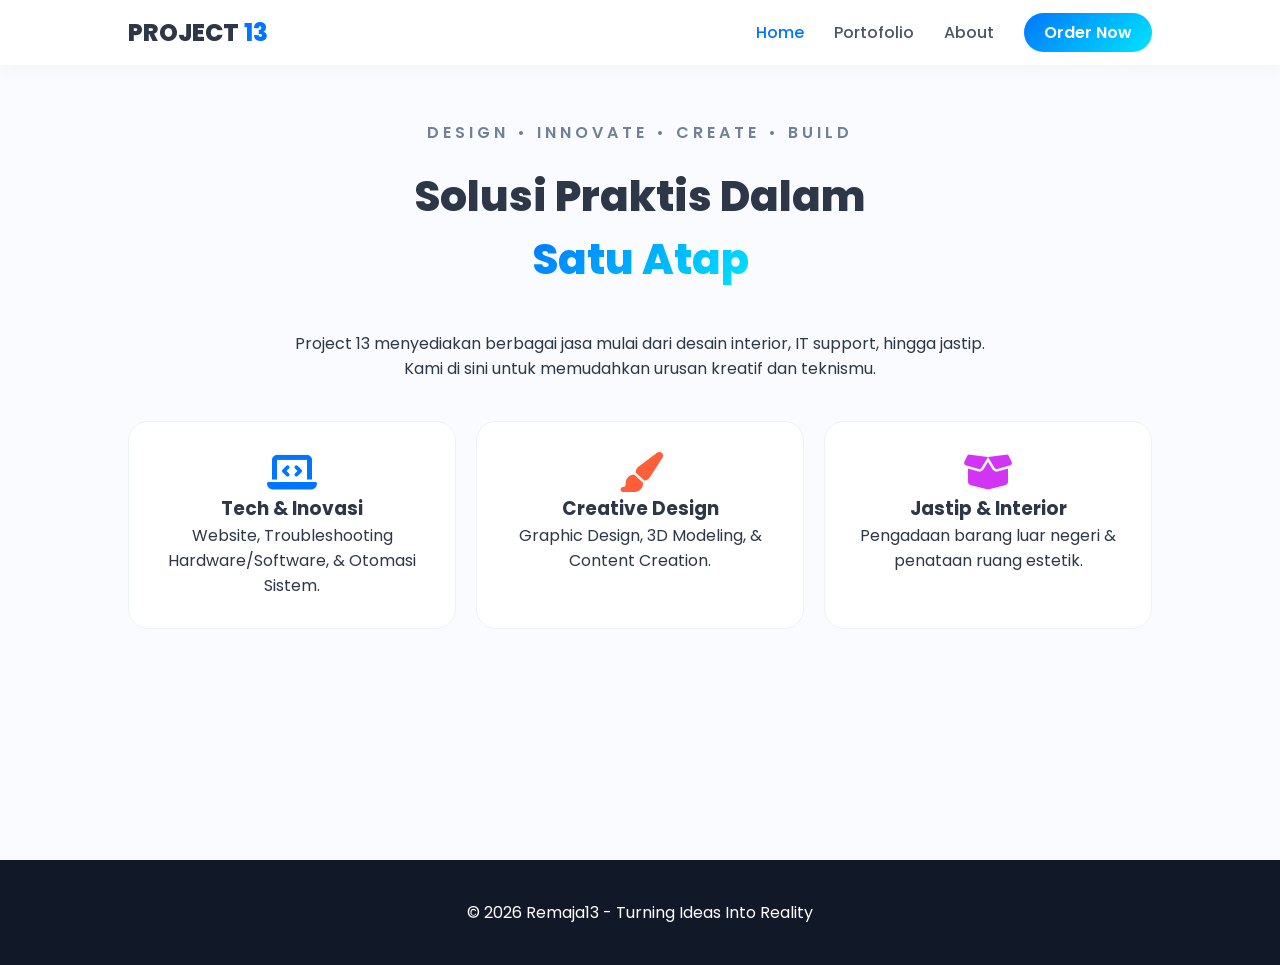
==== index.html @ abb2b260 "testing commit" ====
<!DOCTYPE html>
<html lang="id">
<head>
    <meta charset="UTF-8">
    <title>Project 13 - Home</title>
    <link rel="stylesheet" href="style.css">
    <link href="https://fonts.googleapis.com/css2?family=Poppins:wght@400;600;800&display=swap" rel="stylesheet">
    <link rel="stylesheet" href="https://cdnjs.cloudflare.com/ajax/libs/font-awesome/6.4.0/css/all.min.css">
</head>
<body>
    <header>
        <div class="logo">PROJECT <span>13</span></div>
        <nav>
            <ul>
                <li><a href="index.html" class="active">Home</a></li>
                <li><a href="portfolio.html">Portofolio</a></li>
                <li><a href="about.html">About</a></li>
                <li><a href="https://wa.me/6285640149922" class="btn-cta">Order Now</a></li>
            </ul>
        </nav>
    </header>

    <section id="hero">
        <p class="hero-tagline">DESIGN • INNOVATE • CREATE • BUILD</p>
        <h1 class="section-title">Solusi Praktis Dalam <br><span class="gradient-text">Satu Atap</span></h1>
        <p style="max-width: 700px; margin: 0 auto;">Project 13 menyediakan berbagai jasa mulai dari desain interior, IT support, hingga jastip. Kami di sini untuk memudahkan urusan kreatif dan teknismu.</p>
        
        <div class="services-grid">
            <div class="service-card">
                <i class="fa-solid fa-laptop-code" style="font-size: 40px; color: #0076FF;"></i>
                <h3>Tech & Inovasi</h3>
                <p>Website, Troubleshooting Hardware/Software, & Otomasi Sistem.</p>
            </div>
            <div class="service-card">
                <i class="fa-solid fa-paint-brush" style="font-size: 40px; color: #FF5E3A;"></i>
                <h3>Creative Design</h3>
                <p>Graphic Design, 3D Modeling, & Content Creation.</p>
            </div>
            <div class="service-card">
                <i class="fa-solid fa-box-open" style="font-size: 40px; color: #D134F3;"></i>
                <h3>Jastip & Interior</h3>
                <p>Pengadaan barang luar negeri & penataan ruang estetik.</p>
            </div>
        </div>
    </section>

    <footer>&copy; 2026 Remaja13 - Turning Ideas Into Reality</footer>
</body>
</html>
---- style.css ----
/* --- RESET & MASTER --- */
* {
    margin: 0; padding: 0; box-sizing: border-box;
    font-family: 'Poppins', sans-serif; scroll-behavior: smooth;
}
body { background-color: #fafbfe; color: #2d3748; }
a { text-decoration: none; color: inherit; }

:root {
    --primary-grad: linear-gradient(135deg, #0076FF, #00E5FF);
    --orange-grad: linear-gradient(135deg, #FF5E3A, #FFAE00);
    --rainbow-grad: linear-gradient(90deg, #0076FF, #00E5FF, #FFAE00, #FF5E3A, #D134F3);
    --dark-blue: #1A202C;
}

/* --- NAVBAR --- */
header {
    position: fixed; top: 0; width: 100%;
    background: rgba(255, 255, 255, 0.9); backdrop-filter: blur(10px);
    padding: 15px 10%; display: flex; justify-content: space-between; align-items: center;
    box-shadow: 0 4px 20px rgba(0,0,0,0.03); z-index: 1000;
}
.logo { font-size: 24px; font-weight: 800; }
.logo span { color: #0076FF; }
nav ul { display: flex; list-style: none; gap: 30px; align-items: center; }
nav ul li a { font-weight: 500; color: #4A5568; transition: 0.3s; }
nav ul li a:hover, nav ul li a.active { color: #0076FF; }
.btn-cta {
    background: var(--primary-grad); color: white !important;
    padding: 8px 20px; border-radius: 50px; font-weight: 600;
}

/* --- LAYOUT UTAMA --- */
section { padding: 120px 10% 80px 10%; min-height: 90vh; }
.section-title { text-align: center; font-size: 42px; font-weight: 800; margin-bottom: 40px; }
.gradient-text { background: var(--primary-grad); -webkit-background-clip: text; -webkit-text-fill-color: transparent; }

/* --- HOME SPECIFIC --- */
#hero { text-align: center; }
.hero-tagline { letter-spacing: 4px; color: #718096; font-weight: 600; margin-bottom: 20px; }
.services-grid { display: grid; grid-template-columns: repeat(auto-fit, minmax(300px, 1fr)); gap: 20px; margin-top: 40px; }
.service-card { background: white; padding: 30px; border-radius: 20px; border: 1px solid #edf2f7; transition: 0.3s; }
.service-card:hover { transform: translateY(-5px); box-shadow: 0 10px 30px rgba(0,0,0,0.05); }

/* --- PORTFOLIO SPECIFIC --- */
.drive-container { background: white; border-radius: 24px; padding: 30px; text-align: center; box-shadow: 0 10px 30px rgba(0,0,0,0.05); }
.iframe-wrapper { width: 100%; height: 500px; border-radius: 15px; overflow: hidden; margin-top: 20px; border: 1px solid #e2e8f0; }

/* --- ABOUT SPECIFIC (LOGO REMAJA 13) --- */
.about-container { max-width: 900px; margin: 0 auto; text-align: center; }
.about-logo-wrapper {
    width: 250px; height: 250px; margin: 0 auto 30px auto;
    border-radius: 50%; padding: 10px;
    background: white; box-shadow: 0 10px 40px rgba(0,0,0,0.1);
    display: flex; align-items: center; justify-content: center;
}
.about-logo-wrapper img { width: 100%; height: auto; border-radius: 50%; }
.about-text { line-height: 1.8; color: #4A5568; font-size: 17px; text-align: justify; }

/* --- FOOTER --- */
footer { background: #111827; color: white; padding: 40px 10%; text-align: center; margin-top: 50px; }
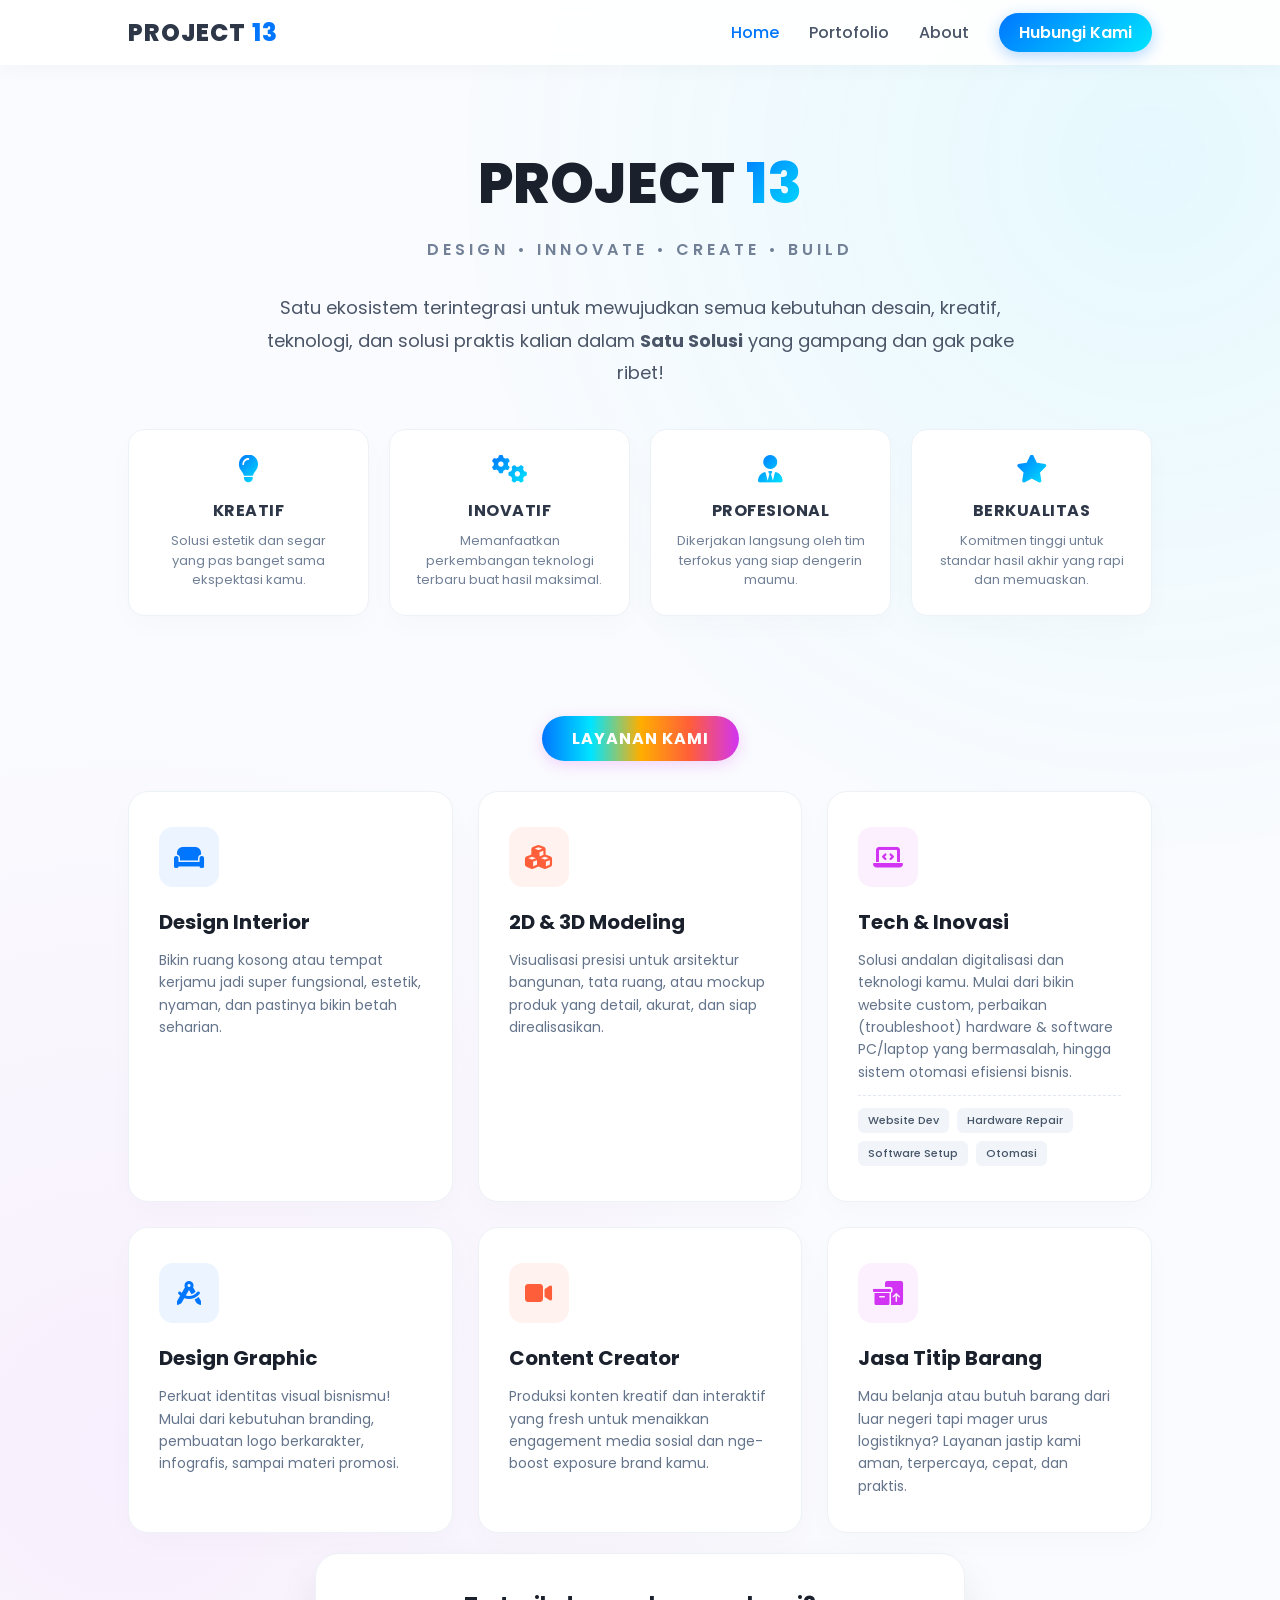
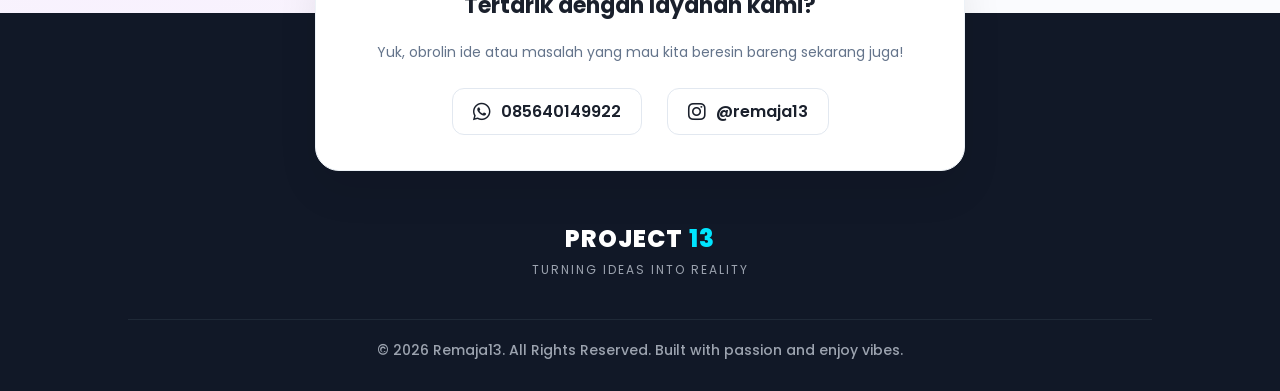
==== commit e7be4183: "change all over commit" ====
--- a/index.html
+++ b/index.html
@@ -2,10 +2,13 @@
 <html lang="id">
 <head>
     <meta charset="UTF-8">
-    <title>Project 13 - Home</title>
+    <meta name="viewport" content="width=device-width, initial-scale=1.0">
+    <title>Project 13 - Turning Ideas Into Reality</title>
+    <link rel="preconnect" href="https://fonts.googleapis.com">
+    <link rel="preconnect" href="https://fonts.gstatic.com" crossorigin>
+    <link href="https://fonts.googleapis.com/css2?family=Poppins:wght@300;400;500;600;700;800&display=swap" rel="stylesheet">
+    <link rel="stylesheet" href="https://cdnjs.cloudflare.com/ajax/libs/font-awesome/6.4.0/css/all.min.css">
     <link rel="stylesheet" href="style.css">
-    <link href="https://fonts.googleapis.com/css2?family=Poppins:wght@400;600;800&display=swap" rel="stylesheet">
-    <link rel="stylesheet" href="https://cdnjs.cloudflare.com/ajax/libs/font-awesome/6.4.0/css/all.min.css">
 </head>
 <body>
     <header>
@@ -15,35 +18,118 @@
                 <li><a href="index.html" class="active">Home</a></li>
                 <li><a href="portfolio.html">Portofolio</a></li>
                 <li><a href="about.html">About</a></li>
-                <li><a href="https://wa.me/6285640149922" class="btn-cta">Order Now</a></li>
+                <li><a href="https://wa.me/6285640149922" target="_blank" class="btn-cta">Hubungi Kami</a></li>
             </ul>
         </nav>
     </header>
+    <section id="home">
+        <h1 class="hero-title">PROJECT <span class="gradient-text">13</span></h1>
+        <p class="hero-tagline">DESIGN • INNOVATE • CREATE • BUILD</p>
+        <p class="hero-desc">
+            Satu ekosistem terintegrasi untuk mewujudkan semua kebutuhan desain, kreatif, teknologi, dan solusi praktis kalian dalam <strong>Satu Solusi</strong> yang gampang dan gak pake ribet!
+        </p>
 
-    <section id="hero">
-        <p class="hero-tagline">DESIGN • INNOVATE • CREATE • BUILD</p>
-        <h1 class="section-title">Solusi Praktis Dalam <br><span class="gradient-text">Satu Atap</span></h1>
-        <p style="max-width: 700px; margin: 0 auto;">Project 13 menyediakan berbagai jasa mulai dari desain interior, IT support, hingga jastip. Kami di sini untuk memudahkan urusan kreatif dan teknismu.</p>
-        
+        <div class="pillars-container">
+            <div class="pillar-card">
+                <i class="fa-solid fa-lightbulb"></i>
+                <h4>KREATIF</h4>
+                <p>Solusi estetik dan segar yang pas banget sama ekspektasi kamu.</p>
+            </div>
+            <div class="pillar-card">
+                <i class="fa-solid fa-gears"></i>
+                <h4>INOVATIF</h4>
+                <p>Memanfaatkan perkembangan teknologi terbaru buat hasil maksimal.</p>
+            </div>
+            <div class="pillar-card">
+                <i class="fa-solid fa-user-tie"></i>
+                <h4>PROFESIONAL</h4>
+                <p>Dikerjakan langsung oleh tim terfokus yang siap dengerin maumu.</p>
+            </div>
+            <div class="pillar-card">
+                <i class="fa-solid fa-star"></i>
+                <h4>BERKUALITAS</h4>
+                <p>Komitmen tinggi untuk standar hasil akhir yang rapi dan memuaskan.</p>
+            </div>
+        </div>
+
+        <div class="services-header">LAYANAN KAMI</div>
+
         <div class="services-grid">
             <div class="service-card">
-                <i class="fa-solid fa-laptop-code" style="font-size: 40px; color: #0076FF;"></i>
+                <div class="service-icon icon-blue">
+                    <i class="fa-solid fa-couch"></i>
+                </div>
+                <h3>Design Interior</h3>
+                <p>Bikin ruang kosong atau tempat kerjamu jadi super fungsional, estetik, nyaman, dan pastinya bikin betah seharian.</p>
+            </div>
+
+            <div class="service-card alt">
+                <div class="service-icon icon-orange">
+                    <i class="fa-solid fa-cubes"></i>
+                </div>
+                <h3>2D & 3D Modeling</h3>
+                <p>Visualisasi presisi untuk arsitektur bangunan, tata ruang, atau mockup produk yang detail, akurat, dan siap direalisasikan.</p>
+            </div>
+
+            <div class="service-card purple">
+                <div class="service-icon icon-purple">
+                    <i class="fa-solid fa-laptop-code"></i>
+                </div>
                 <h3>Tech & Inovasi</h3>
-                <p>Website, Troubleshooting Hardware/Software, & Otomasi Sistem.</p>
+                <p>Solusi andalan digitalisasi dan teknologi kamu. Mulai dari bikin website custom, perbaikan (troubleshoot) hardware & software PC/laptop yang bermasalah, hingga sistem otomasi efisiensi bisnis.</p>
+                <div class="tech-list">
+                    <span class="tech-tag">Website Dev</span>
+                    <span class="tech-tag">Hardware Repair</span>
+                    <span class="tech-tag">Software Setup</span>
+                    <span class="tech-tag">Otomasi</span>
+                </div>
             </div>
+
             <div class="service-card">
-                <i class="fa-solid fa-paint-brush" style="font-size: 40px; color: #FF5E3A;"></i>
-                <h3>Creative Design</h3>
-                <p>Graphic Design, 3D Modeling, & Content Creation.</p>
+                <div class="service-icon icon-blue">
+                    <i class="fa-solid fa-compass-drafting"></i>
+                </div>
+                <h3>Design Graphic</h3>
+                <p>Perkuat identitas visual bisnismu! Mulai dari kebutuhan branding, pembuatan logo berkarakter, infografis, sampai materi promosi.</p>
             </div>
-            <div class="service-card">
-                <i class="fa-solid fa-box-open" style="font-size: 40px; color: #D134F3;"></i>
-                <h3>Jastip & Interior</h3>
-                <p>Pengadaan barang luar negeri & penataan ruang estetik.</p>
+
+            <div class="service-card alt">
+                <div class="service-icon icon-orange">
+                    <i class="fa-solid fa-video"></i>
+                </div>
+                <h3>Content Creator</h3>
+                <p>Produksi konten kreatif dan interaktif yang fresh untuk menaikkan engagement media sosial dan nge-boost exposure brand kamu.</p>
+            </div>
+
+            <div class="service-card purple">
+                <div class="service-icon icon-purple">
+                    <i class="fa-solid fa-boxes-packing"></i>
+                </div>
+                <h3>Jasa Titip Barang</h3>
+                <p>Mau belanja atau butuh barang dari luar negeri tapi mager urus logistiknya? Layanan jastip kami aman, terpercaya, cepat, dan praktis.</p>
             </div>
         </div>
     </section>
-
-    <footer>&copy; 2026 Remaja13 - Turning Ideas Into Reality</footer>
+    <footer>
+        <div class="contact-box">
+            <h3>Tertarik dengan layanan kami?</h3>
+            <p style="color: #64748B; margin-bottom: 25px; font-size: 14px;">Yuk, obrolin ide atau masalah yang mau kita beresin bareng sekarang juga!</p>
+            <div class="contact-links">
+                <a href="https://wa.me/6285640149922" target="_blank" class="contact-item wa">
+                    <i class="fa-brands fa-whatsapp"></i> 085640149922
+                </a>
+                <a href="https://instagram.com/remaja13" target="_blank" class="contact-item ig">
+                    <i class="fa-brands fa-instagram"></i> @remaja13
+                </a>
+            </div>
+        </div>
+        
+        <div class="logo" style="color: white; margin-top: 20px;">PROJECT <span style="color: #00E5FF;">13</span></div>
+        <p style="color: #9ca3af; font-size: 12px; margin-top: 5px; letter-spacing: 2px;">TURNING IDEAS INTO REALITY</p>
+        
+        <div class="footer-bottom">
+            &copy; 2026 Remaja13. All Rights Reserved. Built with passion and enjoy vibes.
+        </div>
+    </footer>
 </body>
 </html>
--- a/style.css
+++ b/style.css
@@ -1,61 +1,498 @@
-/* --- RESET & MASTER --- */
+/* --- RESET & BASIC STYLES --- */
 * {
-    margin: 0; padding: 0; box-sizing: border-box;
-    font-family: 'Poppins', sans-serif; scroll-behavior: smooth;
-}
-body { background-color: #fafbfe; color: #2d3748; }
-a { text-decoration: none; color: inherit; }
-
+    margin: 0;
+    padding: 0;
+    box-sizing: border-box;
+    font-family: 'Poppins', sans-serif;
+    scroll-behavior: smooth;
+}
+
+body {
+    background-color: #fafbfe;
+    color: #2d3748;
+    overflow-x: hidden;
+}
+
+a {
+    text-decoration: none;
+    color: inherit;
+}
+
+/* --- VARIABLES & UTILITIES --- */
 :root {
     --primary-grad: linear-gradient(135deg, #0076FF, #00E5FF);
     --orange-grad: linear-gradient(135deg, #FF5E3A, #FFAE00);
+    --purple-grad: linear-gradient(135deg, #D134F3, #FF4B8B);
     --rainbow-grad: linear-gradient(90deg, #0076FF, #00E5FF, #FFAE00, #FF5E3A, #D134F3);
     --dark-blue: #1A202C;
+    --light-bg: #f8fafc;
+}
+
+.gradient-text {
+    background: var(--primary-grad);
+    -webkit-background-clip: text;
+    -webkit-text-fill-color: transparent;
+}
+
+.gradient-text-alt {
+    background: var(--orange-grad);
+    -webkit-background-clip: text;
+    -webkit-text-fill-color: transparent;
 }
 
 /* --- NAVBAR --- */
 header {
-    position: fixed; top: 0; width: 100%;
-    background: rgba(255, 255, 255, 0.9); backdrop-filter: blur(10px);
-    padding: 15px 10%; display: flex; justify-content: space-between; align-items: center;
-    box-shadow: 0 4px 20px rgba(0,0,0,0.03); z-index: 1000;
-}
-.logo { font-size: 24px; font-weight: 800; }
-.logo span { color: #0076FF; }
-nav ul { display: flex; list-style: none; gap: 30px; align-items: center; }
-nav ul li a { font-weight: 500; color: #4A5568; transition: 0.3s; }
-nav ul li a:hover, nav ul li a.active { color: #0076FF; }
+    position: fixed;
+    top: 0;
+    left: 0;
+    width: 100%;
+    background: rgba(255, 255, 255, 0.9);
+    backdrop-filter: blur(10px);
+    box-shadow: 0 4px 20px rgba(0, 0, 0, 0.03);
+    z-index: 1000;
+    padding: 15px 10%;
+    display: flex;
+    justify-content: space-between;
+    align-items: center;
+}
+
+.logo {
+    font-size: 24px;
+    font-weight: 800;
+    letter-spacing: 1px;
+}
+
+.logo span {
+    color: #0076FF;
+}
+
+nav ul {
+    display: flex;
+    list-style: none;
+    gap: 30px;
+    align-items: center;
+}
+
+nav ul li a {
+    font-weight: 500;
+    color: #4A5568;
+    transition: 0.3s;
+}
+
+nav ul li a:hover, nav ul li a.active {
+    color: #0076FF;
+}
+
 .btn-cta {
-    background: var(--primary-grad); color: white !important;
-    padding: 8px 20px; border-radius: 50px; font-weight: 600;
-}
-
-/* --- LAYOUT UTAMA --- */
-section { padding: 120px 10% 80px 10%; min-height: 90vh; }
-.section-title { text-align: center; font-size: 42px; font-weight: 800; margin-bottom: 40px; }
-.gradient-text { background: var(--primary-grad); -webkit-background-clip: text; -webkit-text-fill-color: transparent; }
-
-/* --- HOME SPECIFIC --- */
-#hero { text-align: center; }
-.hero-tagline { letter-spacing: 4px; color: #718096; font-weight: 600; margin-bottom: 20px; }
-.services-grid { display: grid; grid-template-columns: repeat(auto-fit, minmax(300px, 1fr)); gap: 20px; margin-top: 40px; }
-.service-card { background: white; padding: 30px; border-radius: 20px; border: 1px solid #edf2f7; transition: 0.3s; }
-.service-card:hover { transform: translateY(-5px); box-shadow: 0 10px 30px rgba(0,0,0,0.05); }
-
-/* --- PORTFOLIO SPECIFIC --- */
-.drive-container { background: white; border-radius: 24px; padding: 30px; text-align: center; box-shadow: 0 10px 30px rgba(0,0,0,0.05); }
-.iframe-wrapper { width: 100%; height: 500px; border-radius: 15px; overflow: hidden; margin-top: 20px; border: 1px solid #e2e8f0; }
-
-/* --- ABOUT SPECIFIC (LOGO REMAJA 13) --- */
-.about-container { max-width: 900px; margin: 0 auto; text-align: center; }
+    background: var(--primary-grad);
+    color: white !important;
+    padding: 8px 20px;
+    border-radius: 50px;
+    font-weight: 600;
+    box-shadow: 0 4px 15px rgba(0, 118, 255, 0.3);
+    transition: 0.3s;
+}
+
+.btn-cta:hover {
+    transform: translateY(-2px);
+    box-shadow: 0 6px 20px rgba(0, 118, 255, 0.4);
+}
+
+/* --- SECTIONS STANDARD --- */
+section {
+    padding: 100px 10% 80px 10%;
+    min-height: 100vh;
+    display: flex;
+    flex-direction: column;
+    justify-content: center;
+}
+
+.section-title {
+    text-align: center;
+    font-size: 36px;
+    font-weight: 800;
+    margin-bottom: 15px;
+    color: var(--dark-blue);
+}
+
+.section-subtitle {
+    text-align: center;
+    color: #718096;
+    max-width: 600px;
+    margin: 0 auto 50px auto;
+    font-size: 16px;
+    line-height: 1.6;
+}
+
+/* --- HOME SECTION (HERO) --- */
+#home {
+    background: radial-gradient(circle at 90% 10%, rgba(0, 229, 255, 0.08), transparent 40%),
+                radial-gradient(circle at 10% 90%, rgba(209, 52, 243, 0.06), transparent 40%);
+    padding-top: 150px;
+    text-align: center;
+}
+
+
+.hero-title {
+    font-size: 56px;
+    font-weight: 800;
+    line-height: 1.2;
+    color: var(--dark-blue);
+    margin-bottom: 20px;
+}
+
+.hero-tagline {
+    font-size: 16px;
+    font-weight: 600;
+    letter-spacing: 4px;
+    color: #718096;
+    margin-bottom: 30px;
+}
+
+.hero-desc {
+    font-size: 18px;
+    max-width: 750px;
+    margin: 0 auto 40px auto;
+    line-height: 1.8;
+    color: #4A5568;
+}
+
+/* --- PILLARS GRID --- */
+.pillars-container {
+    display: grid;
+    grid-template-columns: repeat(auto-fit, minmax(220px, 1fr));
+    gap: 20px;
+    margin-bottom: 60px;
+}
+
+.pillar-card {
+    background: white;
+    padding: 25px;
+    border-radius: 16px;
+    box-shadow: 0 10px 30px rgba(0, 0, 0, 0.02);
+    border: 1px solid #edf2f7;
+    transition: 0.3s;
+}
+
+.pillar-card:hover {
+    transform: translateY(-5px);
+    border-color: #00E5FF;
+}
+
+.pillar-card i {
+    font-size: 28px;
+    margin-bottom: 15px;
+    background: var(--primary-grad);
+    -webkit-background-clip: text;
+    -webkit-text-fill-color: transparent;
+}
+
+.pillar-card h4 {
+    font-size: 16px;
+    font-weight: 700;
+    margin-bottom: 8px;
+    letter-spacing: 0.5px;
+}
+
+.pillar-card p {
+    font-size: 13px;
+    color: #718096;
+    line-height: 1.5;
+}
+
+/* --- SERVICES (LAYANAN KAMI) --- */
+.services-header {
+    background: var(--rainbow-grad);
+    color: white;
+    padding: 10px 30px;
+    border-radius: 50px;
+    display: inline-block;
+    font-weight: 700;
+    font-size: 16px;
+    margin: 40px auto 30px auto;
+    letter-spacing: 1px;
+    box-shadow: 0 4px 15px rgba(209, 52, 243, 0.2);
+}
+
+.services-grid {
+    display: grid;
+    grid-template-columns: repeat(auto-fit, minmax(300px, 1fr));
+    gap: 25px;
+    width: 100%;
+}
+
+.service-card {
+    background: white;
+    border-radius: 20px;
+    padding: 35px 30px;
+    box-shadow: 0 10px 30px rgba(0, 0, 0, 0.02);
+    border: 1px solid #edf2f7;
+    text-align: left;
+    transition: 0.3s;
+    position: relative;
+    overflow: hidden;
+}
+
+.service-card::before {
+    content: '';
+    position: absolute;
+    top: 0;
+    left: 0;
+    width: 4px;
+    height: 100%;
+    background: var(--primary-grad);
+    opacity: 0;
+    transition: 0.3s;
+}
+
+.service-card:hover {
+    transform: translateY(-5px);
+    box-shadow: 0 15px 35px rgba(0, 118, 255, 0.06);
+}
+
+.service-card:hover::before {
+    opacity: 1;
+}
+
+.service-card.alt::before {
+    background: var(--orange-grad);
+}
+.service-card.purple::before {
+    background: var(--purple-grad);
+}
+
+.service-icon {
+    width: 60px;
+    height: 60px;
+    border-radius: 14px;
+    display: flex;
+    align-items: center;
+    justify-content: center;
+    font-size: 24px;
+    margin-bottom: 20px;
+}
+
+.icon-blue { background: rgba(0, 118, 255, 0.08); color: #0076FF; }
+.icon-orange { background: rgba(255, 94, 58, 0.08); color: #FF5E3A; }
+.icon-purple { background: rgba(209, 52, 243, 0.08); color: #D134F3; }
+
+.service-card h3 {
+    font-size: 20px;
+    font-weight: 700;
+    margin-bottom: 12px;
+    color: var(--dark-blue);
+}
+
+.service-card p {
+    font-size: 14px;
+    color: #64748B;
+    line-height: 1.6;
+}
+
+.tech-list {
+    margin-top: 12px;
+    padding-top: 12px;
+    border-top: 1px dashed #e2e8f0;
+    display: flex;
+    flex-wrap: wrap;
+    gap: 8px;
+}
+
+.tech-tag {
+    background: #f1f5f9;
+    color: #475569;
+    font-size: 11px;
+    padding: 4px 10px;
+    border-radius: 6px;
+    font-weight: 500;
+}
+
+/* --- PORTFOLIO SECTION --- */
+#portfolio {
+    background: #f8fafc;
+    padding-top: 150px; /* Tambahan agar tidak tertutup navbar */
+}
+
+.drive-container {
+    background: white;
+    border-radius: 24px;
+    padding: 40px;
+    box-shadow: 0 15px 40px rgba(0, 0, 0, 0.03);
+    border: 1px solid #edf2f7;
+    text-align: center;
+    max-width: 900px;
+    margin: 0 auto;
+    width: 100%;
+}
+
+.drive-icon {
+    font-size: 60px;
+    color: #34A853; /* Google Green Vibe */
+    margin-bottom: 20px;
+}
+
+.btn-drive {
+    display: inline-flex;
+    align-items: center;
+    gap: 10px;
+    background: linear-gradient(135deg, #34A853, #2E7D32);
+    color: white;
+    padding: 14px 30px;
+    border-radius: 50px;
+    font-weight: 600;
+    font-size: 16px;
+    box-shadow: 0 6px 20px rgba(52, 168, 83, 0.25);
+    transition: 0.3s;
+    margin-bottom: 30px;
+}
+
+.btn-drive:hover {
+    transform: translateY(-2px);
+    box-shadow: 0 8px 25px rgba(52, 168, 83, 0.35);
+}
+
+/* Iframe wrapper biar responsive */
+.iframe-wrapper {
+    position: relative;
+    width: 100%;
+    height: 450px;
+    border-radius: 16px;
+    overflow: hidden;
+    border: 1px solid #e2e8f0;
+}
+
+.iframe-wrapper iframe {
+    width: 100%;
+    height: 100%;
+    border: none;
+}
+
+/* --- ABOUT SECTION --- */
+#about {
+    background: radial-gradient(circle at 10% 20%, rgba(255, 94, 58, 0.05), transparent 30%);
+    padding-top: 150px; /* Tambahan agar tidak tertutup navbar */
+}
+
+.about-content {
+    background: white;
+    border-radius: 24px;
+    padding: 50px;
+    box-shadow: 0 15px 40px rgba(0, 0, 0, 0.02);
+    border: 1px solid #edf2f7;
+    max-width: 800px;
+    margin: 0 auto;
+    text-align: center;
+}
+
+/* Logo Remaja 13 */
 .about-logo-wrapper {
-    width: 250px; height: 250px; margin: 0 auto 30px auto;
+    width: 200px; height: 200px; margin: 0 auto 30px auto;
     border-radius: 50%; padding: 10px;
-    background: white; box-shadow: 0 10px 40px rgba(0,0,0,0.1);
+    background: white; box-shadow: 0 10px 40px rgba(0,0,0,0.05);
     display: flex; align-items: center; justify-content: center;
 }
 .about-logo-wrapper img { width: 100%; height: auto; border-radius: 50%; }
-.about-text { line-height: 1.8; color: #4A5568; font-size: 17px; text-align: justify; }
-
-/* --- FOOTER --- */
-footer { background: #111827; color: white; padding: 40px 10%; text-align: center; margin-top: 50px; }+
+.about-badge-group {
+    display: flex;
+    justify-content: center;
+    flex-wrap: wrap;
+    gap: 10px;
+    margin-bottom: 25px;
+}
+
+.about-badge {
+    background: #f1f5f9;
+    color: #334155;
+    padding: 6px 14px;
+    border-radius: 50px;
+    font-size: 13px;
+    font-weight: 600;
+}
+
+.about-text {
+    font-size: 16px;
+    line-height: 1.9;
+    color: #4A5568;
+    text-align: justify;
+}
+
+/* --- FOOTER / CONTACT --- */
+footer {
+    background: #111827;
+    color: white;
+    padding: 60px 10% 30px 10%;
+    text-align: center;
+}
+
+.contact-box {
+    background: white;
+    color: var(--dark-blue);
+    max-width: 650px;
+    margin: -120px auto 50px auto;
+    padding: 35px;
+    border-radius: 24px;
+    box-shadow: 0 20px 40px rgba(0, 0, 0, 0.08);
+    border: 1px solid #edf2f7;
+}
+
+.contact-box h3 {
+    font-size: 22px;
+    font-weight: 700;
+    margin-bottom: 20px;
+}
+
+.contact-links {
+    display: flex;
+    justify-content: center;
+    gap: 25px;
+    flex-wrap: wrap;
+}
+
+.contact-item {
+    display: flex;
+    align-items: center;
+    gap: 10px;
+    font-size: 16px;
+    font-weight: 600;
+    padding: 10px 20px;
+    border-radius: 12px;
+    border: 1px solid #e2e8f0;
+    transition: 0.3s;
+}
+
+.contact-item.wa:hover {
+    background: #25D366;
+    color: white;
+    border-color: #25D366;
+}
+
+.contact-item.ig:hover {
+    background: linear-gradient(45deg, #f09433, #e6683c, #dc2743, #cc2366, #bc1888);
+    color: white;
+    border-color: transparent;
+}
+
+.contact-item i {
+    font-size: 20px;
+}
+
+.footer-bottom {
+    margin-top: 40px;
+    padding-top: 20px;
+    border-top: 1px solid #1f2937;
+    color: #9ca3af;
+    font-size: 14px;
+    font-weight: 500;
+}
+
+/* --- RESPONSIVE RESPONSIVENESS --- */
+@media (max-width: 768px) {
+    header { padding: 15px 5%; }
+    nav ul { display: none; } /* Untuk simplifikasi navigasi di HP */
+    section { padding: 80px 5% 60px 5%; }
+    .hero-title { font-size: 38px; }
+    .contact-box { margin-top: -100px; padding: 25px; }
+    .drive-container { padding: 20px; }
+    .iframe-wrapper { height: 350px; }
+}
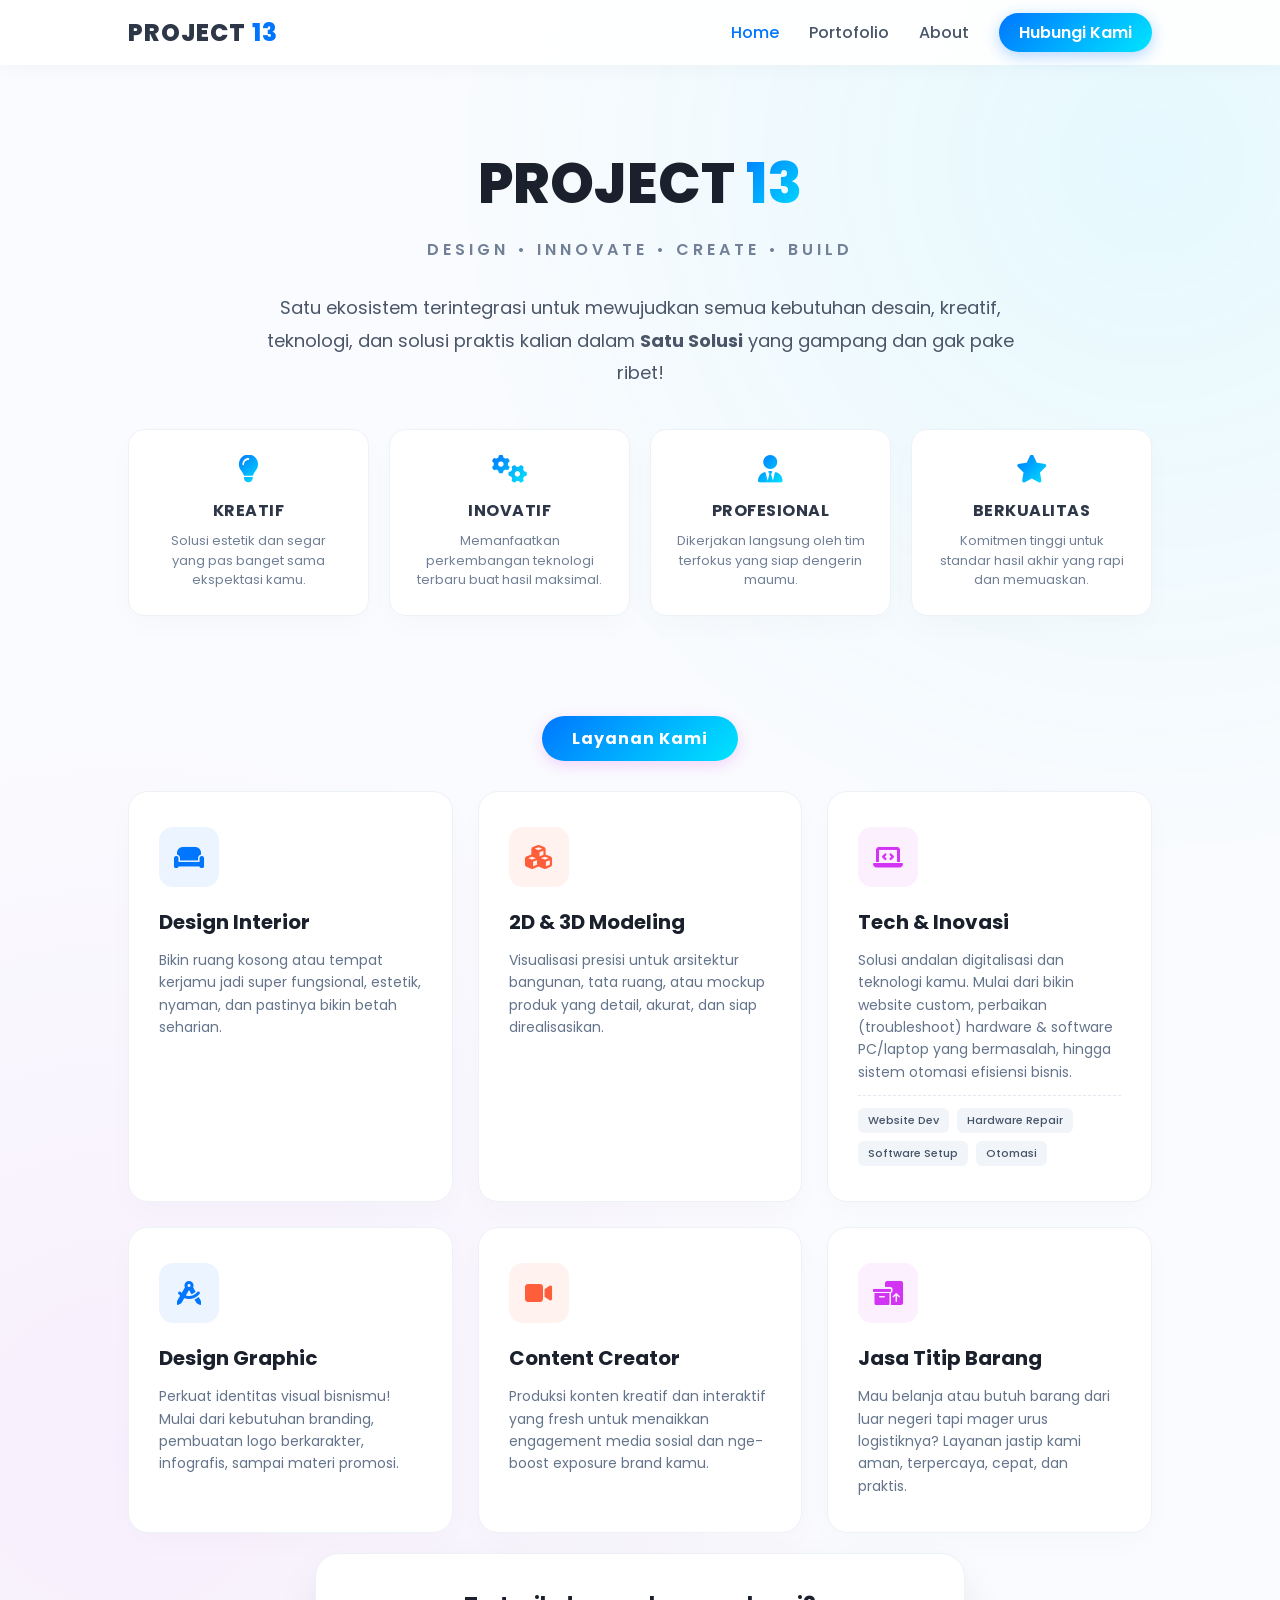
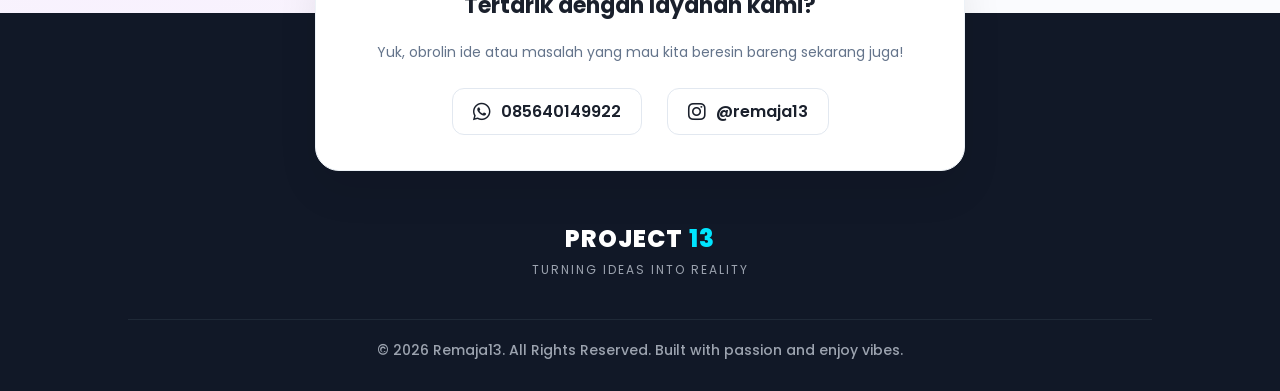
==== commit 06df57cc: "change color layanan kami commit" ====
--- a/index.html
+++ b/index.html
@@ -52,7 +52,7 @@
             </div>
         </div>
 
-        <div class="services-header">LAYANAN KAMI</div>
+        <div class="services-header">Layanan Kami</div>
 
         <div class="services-grid">
             <div class="service-card">
--- a/style.css
+++ b/style.css
@@ -202,7 +202,7 @@
 
 /* --- SERVICES (LAYANAN KAMI) --- */
 .services-header {
-    background: var(--rainbow-grad);
+    background: var(--primary-grad);
     color: white;
     padding: 10px 30px;
     border-radius: 50px;
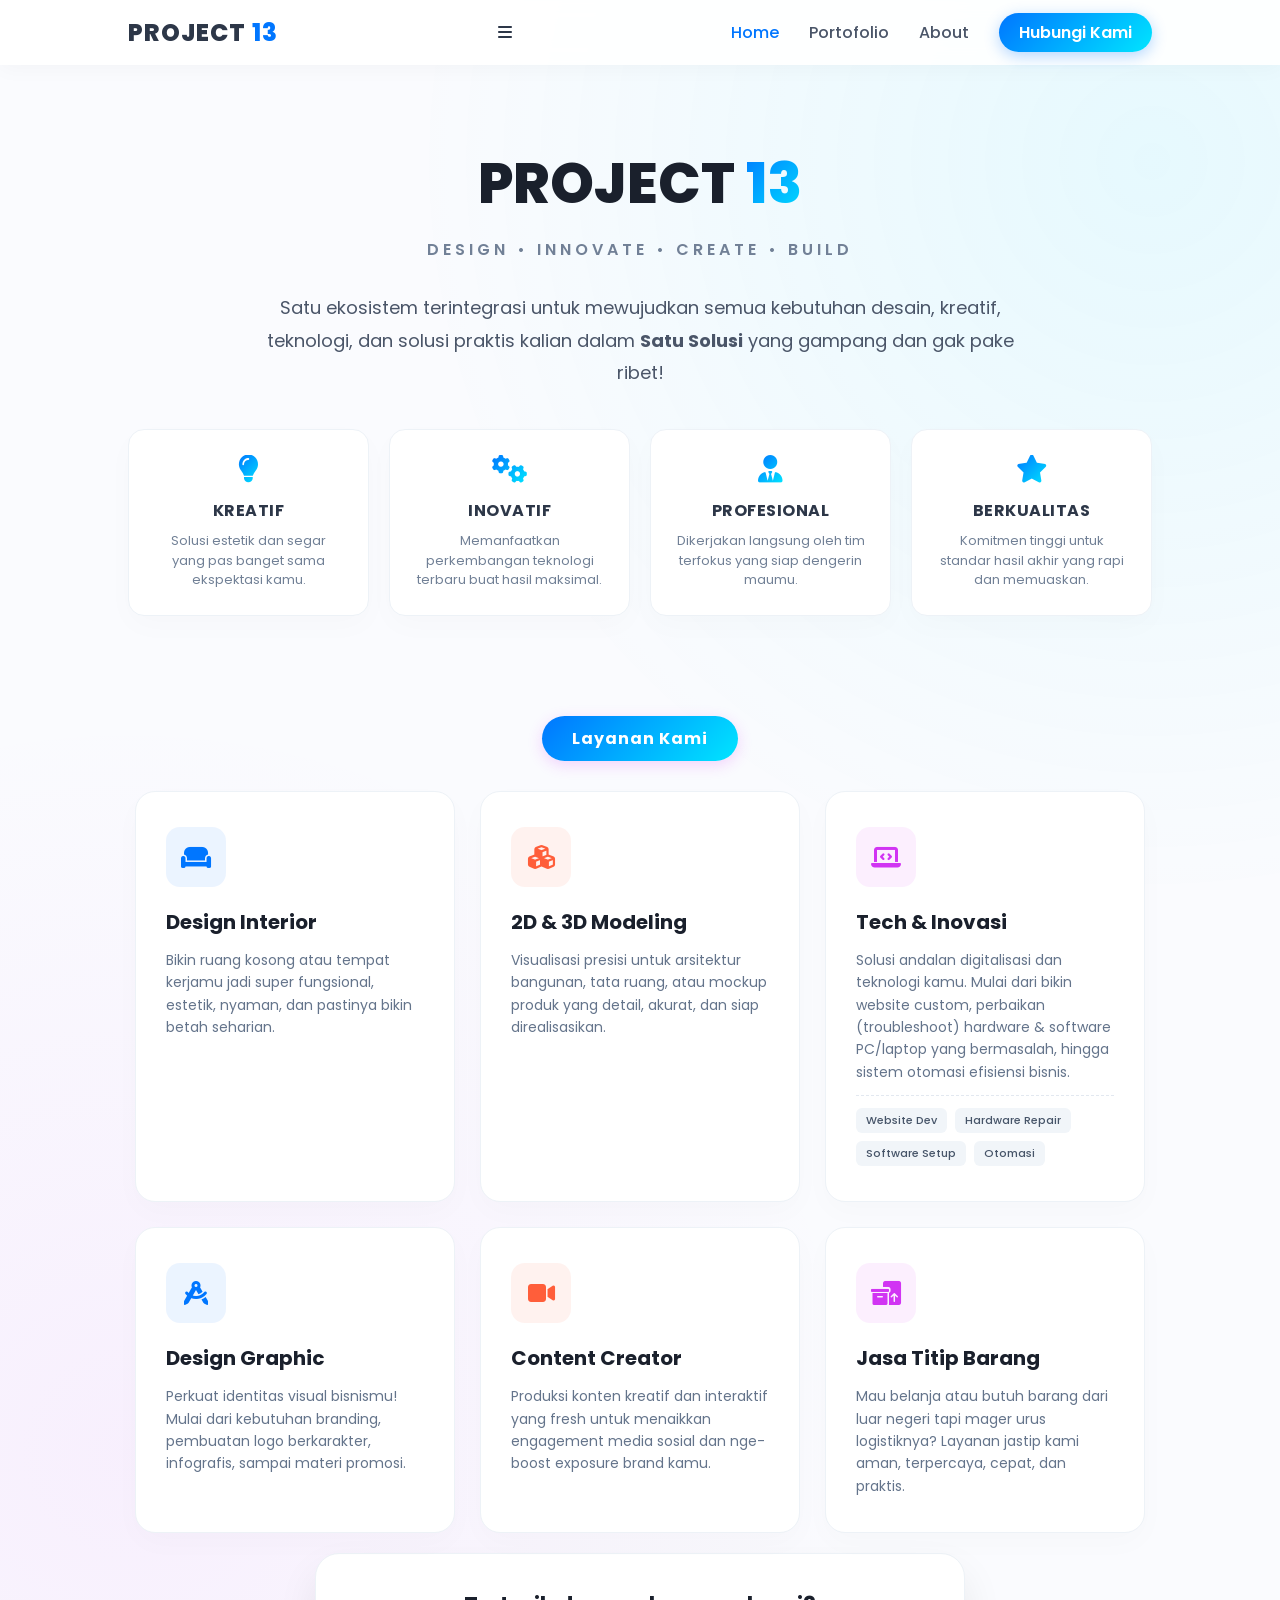
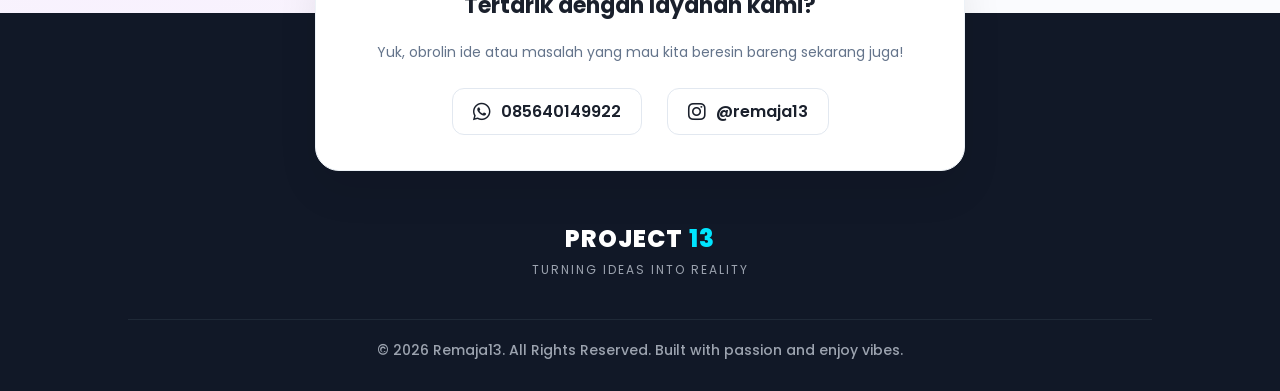
==== commit e196c91d: "change header commit" ====
--- a/index.html
+++ b/index.html
@@ -4,6 +4,7 @@
     <meta charset="UTF-8">
     <meta name="viewport" content="width=device-width, initial-scale=1.0">
     <title>Project 13 - Turning Ideas Into Reality</title>
+    <link rel="icon" type="image/png" href="logo.png">
     <link rel="preconnect" href="https://fonts.googleapis.com">
     <link rel="preconnect" href="https://fonts.gstatic.com" crossorigin>
     <link href="https://fonts.googleapis.com/css2?family=Poppins:wght@300;400;500;600;700;800&display=swap" rel="stylesheet">
@@ -12,13 +13,16 @@
 </head>
 <body>
     <header>
-        <div class="logo">PROJECT <span>13</span></div>
+    <div class="logo">PROJECT <span>13</span></div>
+        <div class="menu-toggle" id="mobile-menu">
+            <i class="fa-solid fa-bars"></i>
+        </div>
         <nav>
-            <ul>
+            <ul id="nav-menu">
                 <li><a href="index.html" class="active">Home</a></li>
                 <li><a href="portfolio.html">Portofolio</a></li>
                 <li><a href="about.html">About</a></li>
-                <li><a href="https://wa.me/6285640149922" target="_blank" class="btn-cta">Hubungi Kami</a></li>
+                <li><a href="https://wa.me/6285640149922" class="btn-cta">Hubungi Kami</a></li>
             </ul>
         </nav>
     </header>
--- a/style.css
+++ b/style.css
@@ -215,13 +215,15 @@
 }
 
 .services-grid {
-    display: grid;
-    grid-template-columns: repeat(auto-fit, minmax(300px, 1fr));
+    display: flex;
+    flex-wrap: wrap;
+    justify-content: center; /* Ini kunci biar rata tengah */
     gap: 25px;
     width: 100%;
 }
 
 .service-card {
+    flex: 0 1 320px;
     background: white;
     border-radius: 20px;
     padding: 35px 30px;
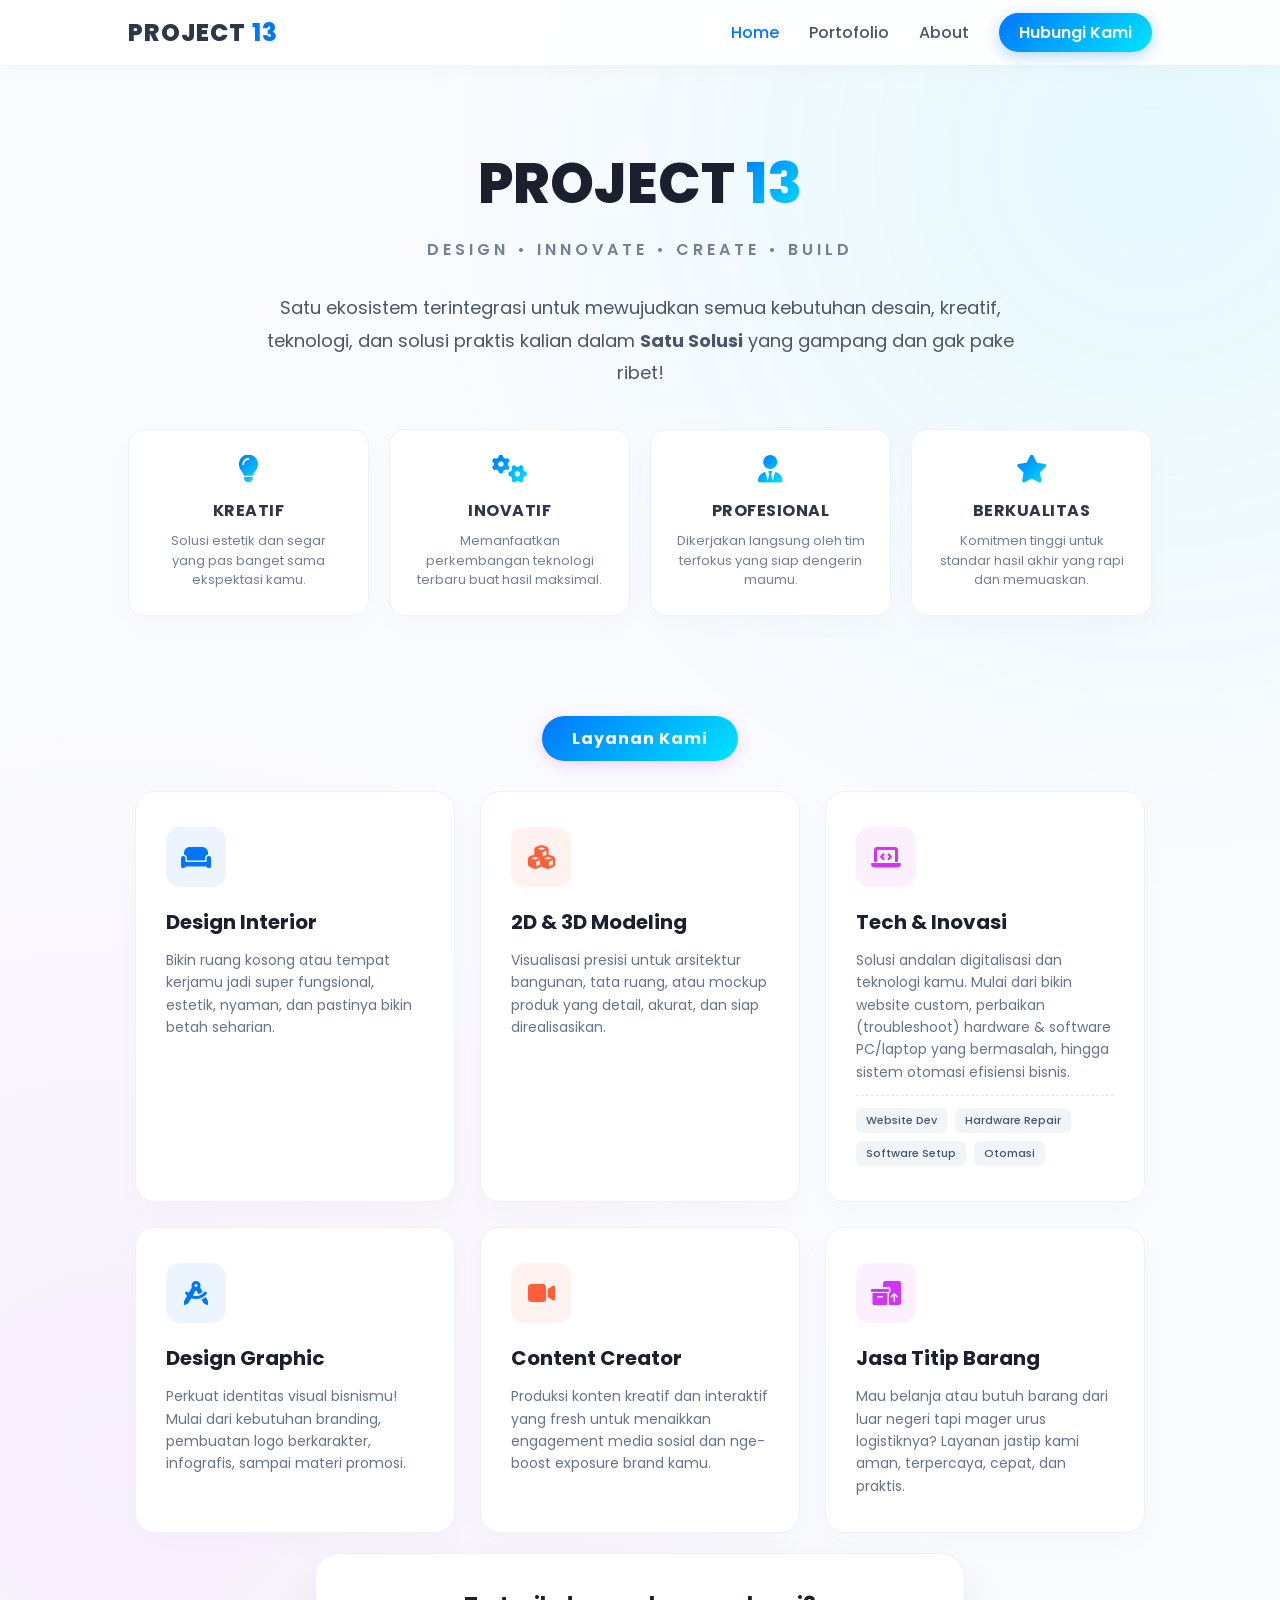
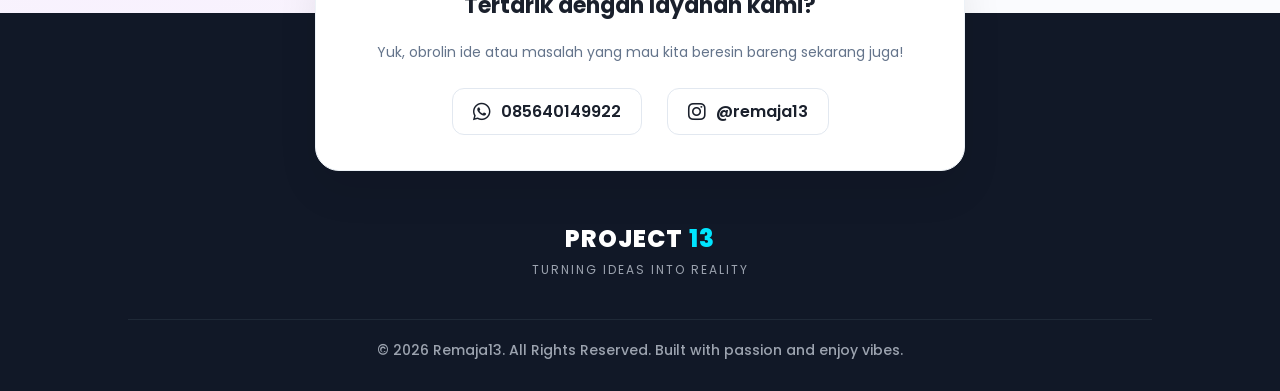
==== commit 9beb9cbe: "update hamburg menu commit" ====
--- a/index.html
+++ b/index.html
@@ -135,5 +135,13 @@
             &copy; 2026 Remaja13. All Rights Reserved. Built with passion and enjoy vibes.
         </div>
     </footer>
+    <script>
+        const mobileMenu = document.getElementById('mobile-menu');
+        const navMenu = document.getElementById('nav-menu');
+
+        mobileMenu.addEventListener('click', () => {
+            navMenu.classList.toggle('show-menu');
+        });
+    </script>
 </body>
 </html>
--- a/style.css
+++ b/style.css
@@ -488,11 +488,41 @@
     font-weight: 500;
 }
 
-/* --- RESPONSIVE RESPONSIVENESS --- */
+/* --- HAMBURGER MENU --- */
+.menu-toggle {
+    display: none; /* Sembunyiin di laptop */
+    font-size: 26px;
+    color: var(--dark-blue);
+    cursor: pointer;
+}
+
 @media (max-width: 768px) {
     header { padding: 15px 5%; }
-    nav ul { display: none; } /* Untuk simplifikasi navigasi di HP */
-    section { padding: 80px 5% 60px 5%; }
+    
+    /* Munculin tombol garis tiga di HP */
+    .menu-toggle { display: block; } 
+    
+    /* Sulap menu jadi kotak dropdown ke bawah */
+    nav ul { 
+        position: absolute;
+        top: 70px;
+        left: -100%; /* Sembunyiin di kiri layar */
+        flex-direction: column;
+        background: white;
+        width: 100%;
+        text-align: center;
+        padding: 30px 0;
+        box-shadow: 0 10px 20px rgba(0,0,0,0.05);
+        transition: 0.4s ease-in-out;
+        gap: 20px;
+    }
+
+    /* Class ini dipake buat nampilin menu pas diklik */
+    nav ul.show-menu {
+        left: 0; 
+    }
+
+    section { padding: 100px 5% 60px 5%; }
     .hero-title { font-size: 38px; }
     .contact-box { margin-top: -100px; padding: 25px; }
     .drive-container { padding: 20px; }
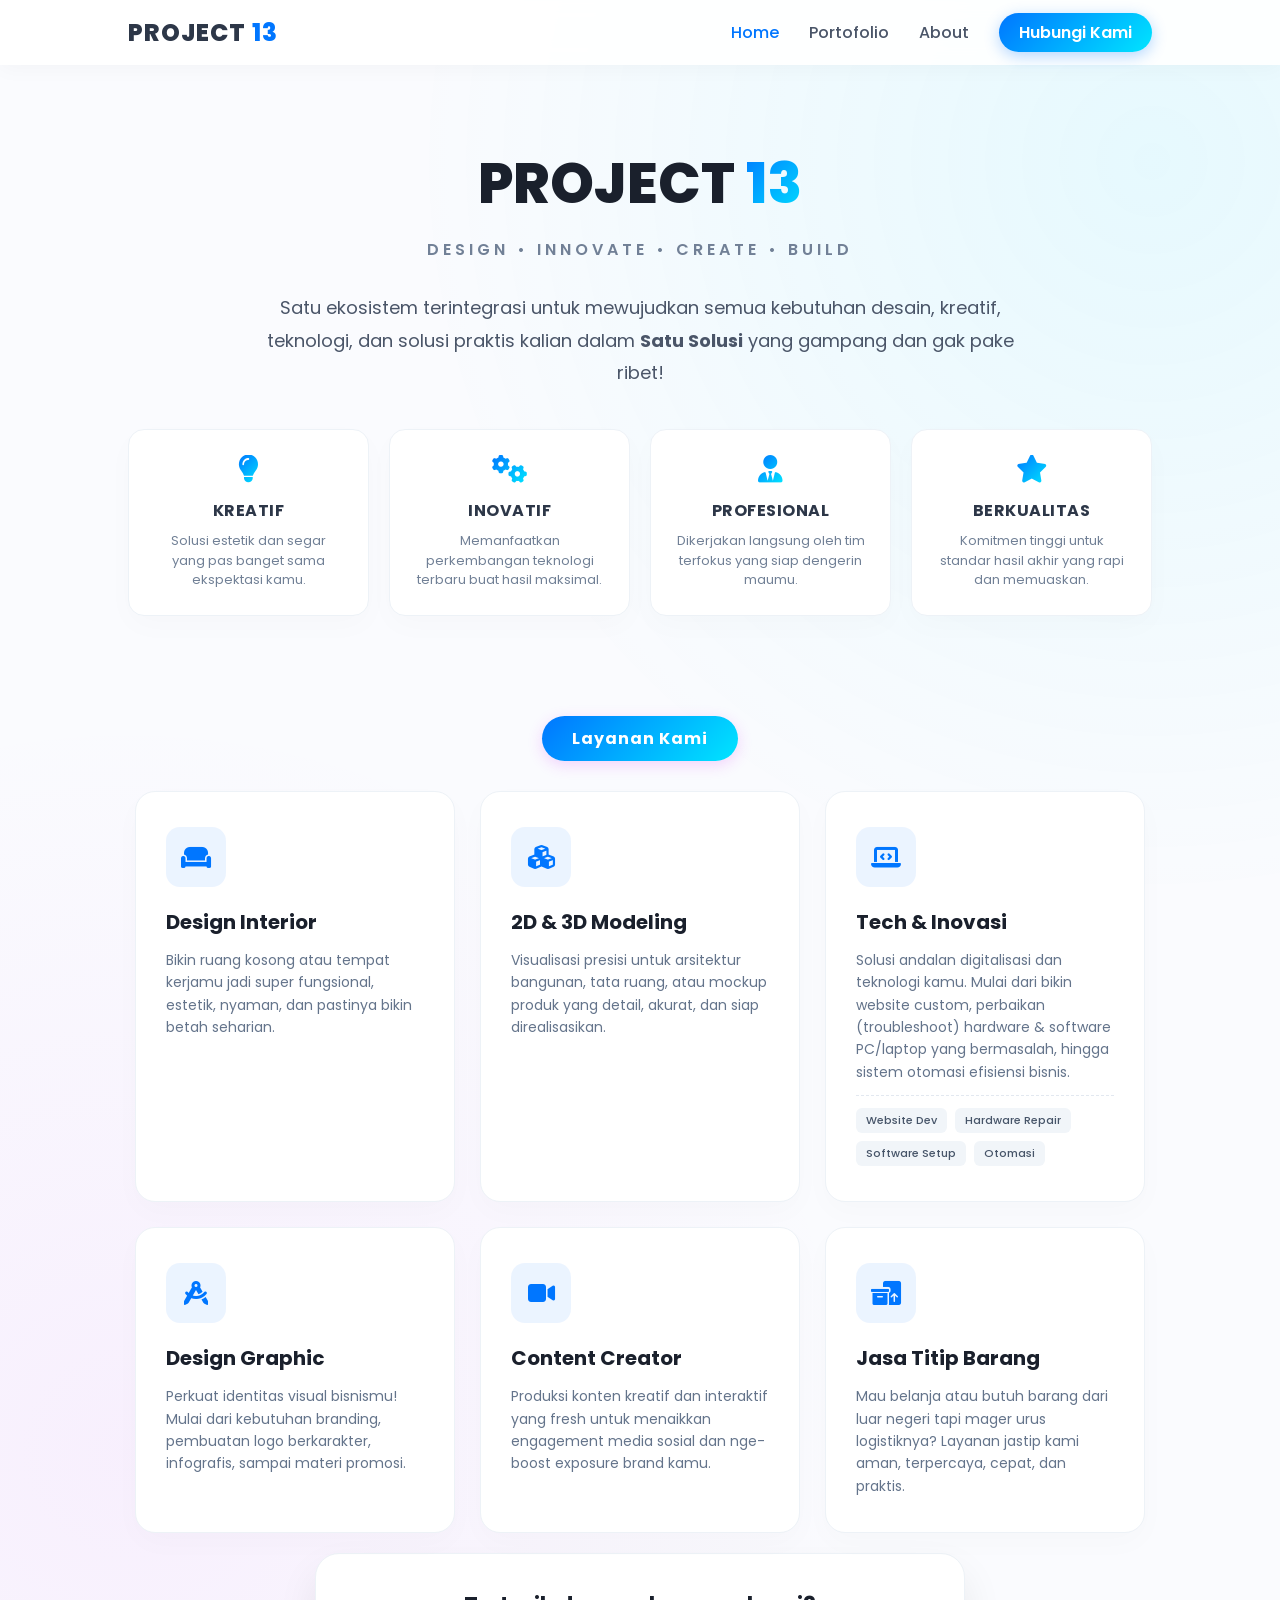
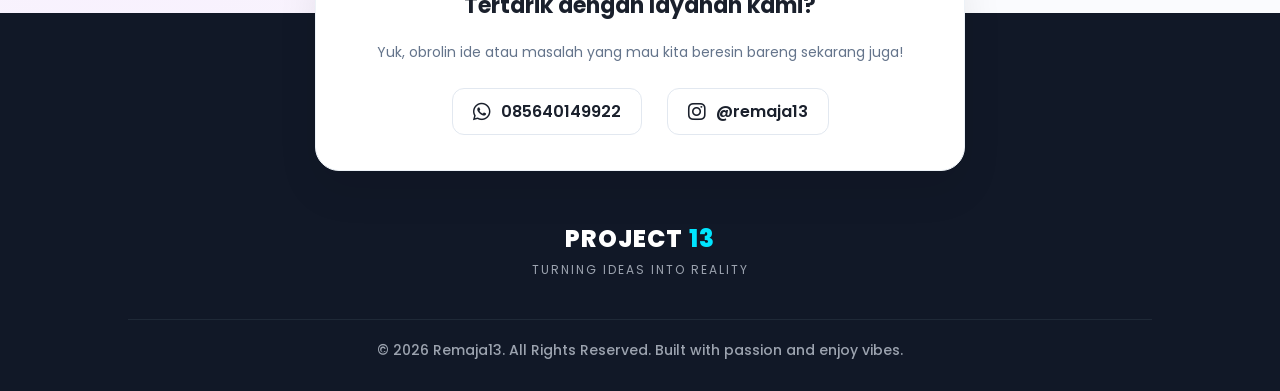
==== commit 3803b5c7: "update layanan kami n about commit" ====
--- a/index.html
+++ b/index.html
@@ -67,16 +67,16 @@
                 <p>Bikin ruang kosong atau tempat kerjamu jadi super fungsional, estetik, nyaman, dan pastinya bikin betah seharian.</p>
             </div>
 
-            <div class="service-card alt">
-                <div class="service-icon icon-orange">
+            <div class="service-card">
+                <div class="service-icon icon-blue">
                     <i class="fa-solid fa-cubes"></i>
                 </div>
                 <h3>2D & 3D Modeling</h3>
                 <p>Visualisasi presisi untuk arsitektur bangunan, tata ruang, atau mockup produk yang detail, akurat, dan siap direalisasikan.</p>
             </div>
 
-            <div class="service-card purple">
-                <div class="service-icon icon-purple">
+            <div class="service-card">
+                <div class="service-icon icon-blue">
                     <i class="fa-solid fa-laptop-code"></i>
                 </div>
                 <h3>Tech & Inovasi</h3>
@@ -97,16 +97,16 @@
                 <p>Perkuat identitas visual bisnismu! Mulai dari kebutuhan branding, pembuatan logo berkarakter, infografis, sampai materi promosi.</p>
             </div>
 
-            <div class="service-card alt">
-                <div class="service-icon icon-orange">
+            <div class="service-card">
+                <div class="service-icon icon-blue">
                     <i class="fa-solid fa-video"></i>
                 </div>
                 <h3>Content Creator</h3>
                 <p>Produksi konten kreatif dan interaktif yang fresh untuk menaikkan engagement media sosial dan nge-boost exposure brand kamu.</p>
             </div>
 
-            <div class="service-card purple">
-                <div class="service-icon icon-purple">
+            <div class="service-card">
+                <div class="service-icon icon-blue">
                     <i class="fa-solid fa-boxes-packing"></i>
                 </div>
                 <h3>Jasa Titip Barang</h3>
--- a/style.css
+++ b/style.css
@@ -256,13 +256,6 @@
     opacity: 1;
 }
 
-.service-card.alt::before {
-    background: var(--orange-grad);
-}
-.service-card.purple::before {
-    background: var(--purple-grad);
-}
-
 .service-icon {
     width: 60px;
     height: 60px;
@@ -312,7 +305,8 @@
 /* --- PORTFOLIO SECTION --- */
 #portfolio {
     background: #f8fafc;
-    padding-top: 150px; /* Tambahan agar tidak tertutup navbar */
+    padding-top: 130px;
+    justify-content: flex-start;
 }
 
 .drive-container {
@@ -488,12 +482,112 @@
     font-weight: 500;
 }
 
-/* --- HAMBURGER MENU --- */
 .menu-toggle {
-    display: none; /* Sembunyiin di laptop */
+    display: none; 
     font-size: 26px;
     color: var(--dark-blue);
     cursor: pointer;
+    margin-left: auto;
+    margin-right: 20px;
+}
+
+/* --- PORTFOLIO FOLDERS GRID --- */
+.portfolio-grid {
+    display: grid;
+    grid-template-columns: repeat(auto-fit, minmax(250px, 1fr));
+    gap: 30px;
+    max-width: 1000px;
+    margin: 0 auto;
+    width: 100%;
+}
+
+.folder-card {
+    background: white;
+    padding: 40px 20px;
+    border-radius: 20px;
+    box-shadow: 0 10px 30px rgba(0,0,0,0.03);
+    border: 1px solid #edf2f7;
+    text-align: center;
+    cursor: pointer;
+    transition: 0.3s;
+}
+
+.folder-card:hover {
+    transform: translateY(-8px);
+    box-shadow: 0 15px 40px rgba(0, 118, 255, 0.1);
+    border-color: #0076FF;
+}
+
+.folder-card i {
+    font-size: 50px;
+    color: #64748B; /* Warna folder abu-abu default */
+    margin-bottom: 20px;
+    transition: 0.3s;
+}
+
+.folder-card:hover i {
+    color: #0076FF; /* Berubah biru pas di-hover */
+}
+
+.folder-card h4 {
+    font-size: 18px;
+    font-weight: 700;
+    color: var(--dark-blue);
+    margin-bottom: 10px;
+}
+
+.folder-card p {
+    font-size: 14px;
+    color: #0076FF;
+    font-weight: 600;
+}
+
+/* --- MODAL / POPUP PDF --- */
+.modal {
+    display: none; /* Sembunyiin defaultnya */
+    position: fixed;
+    z-index: 9999;
+    left: 0;
+    top: 0;
+    width: 100%;
+    height: 100%;
+    background-color: rgba(0, 0, 0, 0.7); /* Background gelap transparan */
+    align-items: center;
+    justify-content: center;
+}
+
+.modal-content {
+    background-color: #fff;
+    padding: 20px;
+    border-radius: 15px;
+    width: 90%;
+    max-width: 800px;
+    position: relative;
+    box-shadow: 0 5px 30px rgba(0,0,0,0.3);
+}
+
+.close-btn {
+    position: absolute;
+    top: -40px;
+    right: 0;
+    color: white;
+    font-size: 16px;
+    font-weight: bold;
+    cursor: pointer;
+    background: #FF5E3A;
+    padding: 5px 15px;
+    border-radius: 50px;
+    transition: 0.3s;
+}
+
+.close-btn:hover {
+    background: #e04423;
+}
+
+.modal-content iframe {
+    border: none;
+    border-radius: 10px;
+    height: 70vh; /* Biar tinggi PDF-nya pas di layar */
 }
 
 @media (max-width: 768px) {
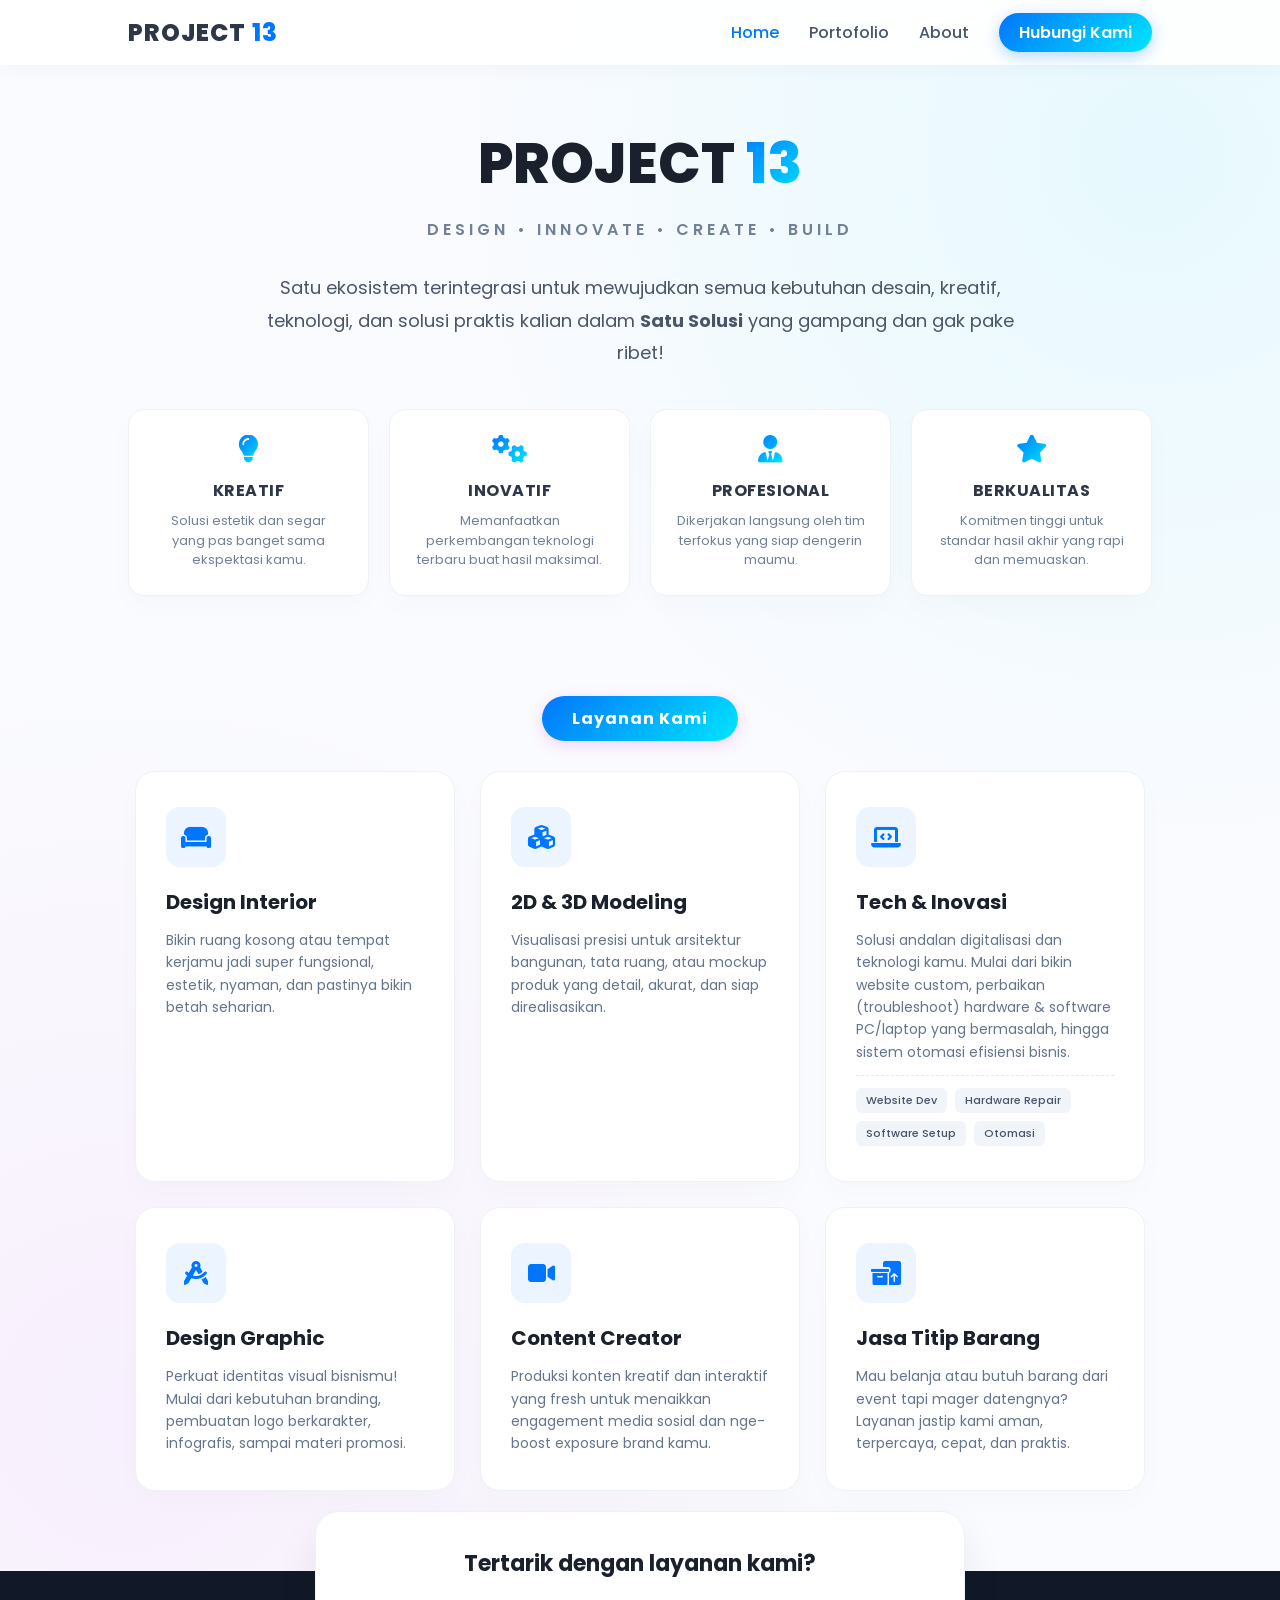
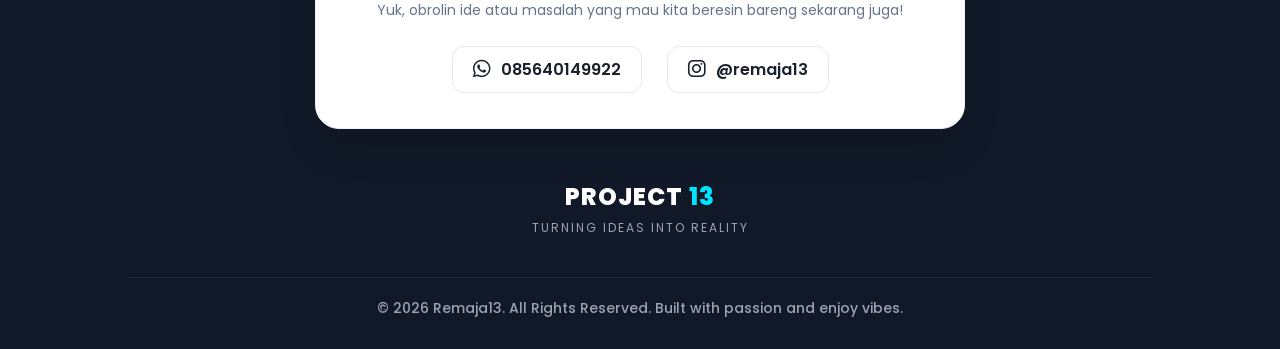
==== commit 164cbd33: "update index html 2" ====
--- a/index.html
+++ b/index.html
@@ -110,7 +110,7 @@
                     <i class="fa-solid fa-boxes-packing"></i>
                 </div>
                 <h3>Jasa Titip Barang</h3>
-                <p>Mau belanja atau butuh barang dari luar negeri tapi mager urus logistiknya? Layanan jastip kami aman, terpercaya, cepat, dan praktis.</p>
+                <p>Mau belanja atau butuh barang dari event tapi mager datengnya? Layanan jastip kami aman, terpercaya, cepat, dan praktis.</p>
             </div>
         </div>
     </section>
--- a/style.css
+++ b/style.css
@@ -128,7 +128,8 @@
 #home {
     background: radial-gradient(circle at 90% 10%, rgba(0, 229, 255, 0.08), transparent 40%),
                 radial-gradient(circle at 10% 90%, rgba(209, 52, 243, 0.06), transparent 40%);
-    padding-top: 150px;
+    padding-top: 130px; 
+    justify-content: flex-start; 
     text-align: center;
 }
 
@@ -366,7 +367,8 @@
 /* --- ABOUT SECTION --- */
 #about {
     background: radial-gradient(circle at 10% 20%, rgba(255, 94, 58, 0.05), transparent 30%);
-    padding-top: 150px; /* Tambahan agar tidak tertutup navbar */
+    padding-top: 130px; 
+    justify-content: flex-start; 
 }
 
 .about-content {
@@ -493,8 +495,9 @@
 
 /* --- PORTFOLIO FOLDERS GRID --- */
 .portfolio-grid {
-    display: grid;
-    grid-template-columns: repeat(auto-fit, minmax(250px, 1fr));
+    display: flex; 
+    flex-wrap: wrap; 
+    justify-content: center; 
     gap: 30px;
     max-width: 1000px;
     margin: 0 auto;
@@ -502,6 +505,7 @@
 }
 
 .folder-card {
+    flex: 0 1 300px;
     background: white;
     padding: 40px 20px;
     border-radius: 20px;
